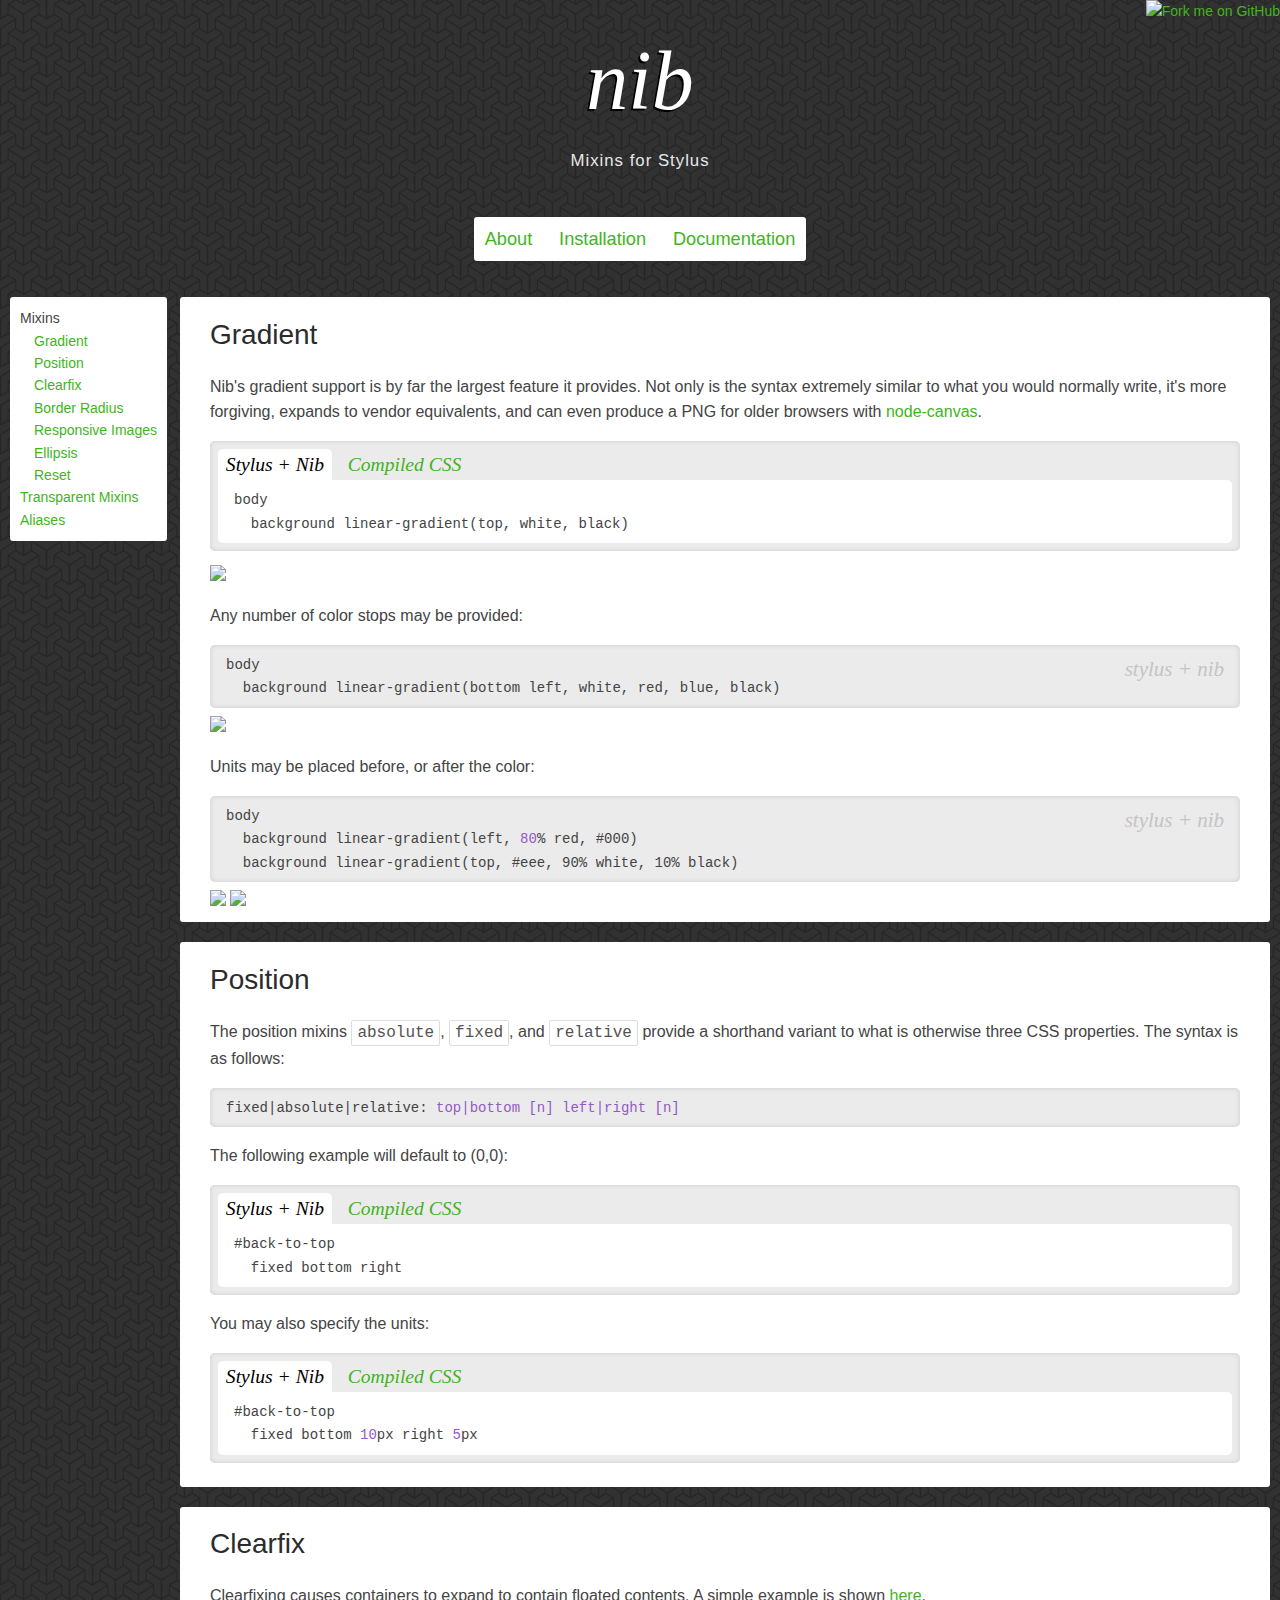
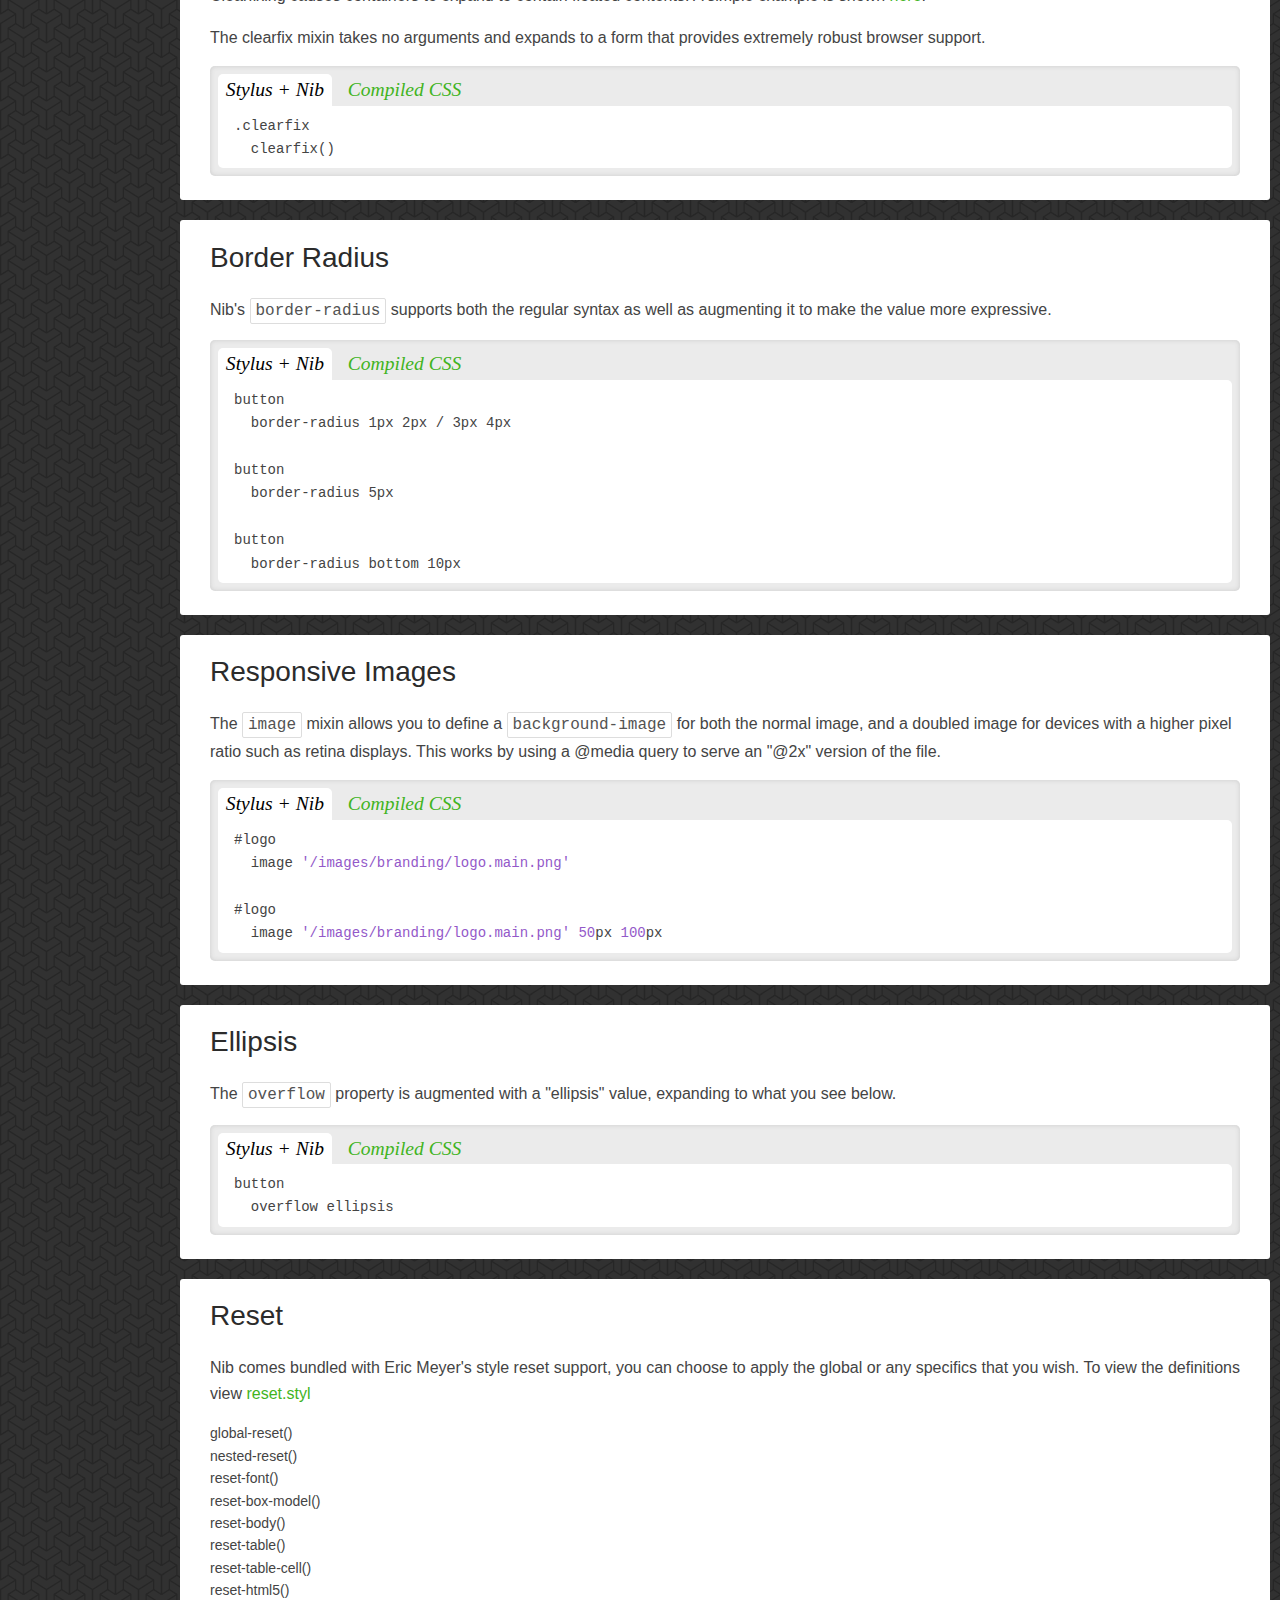
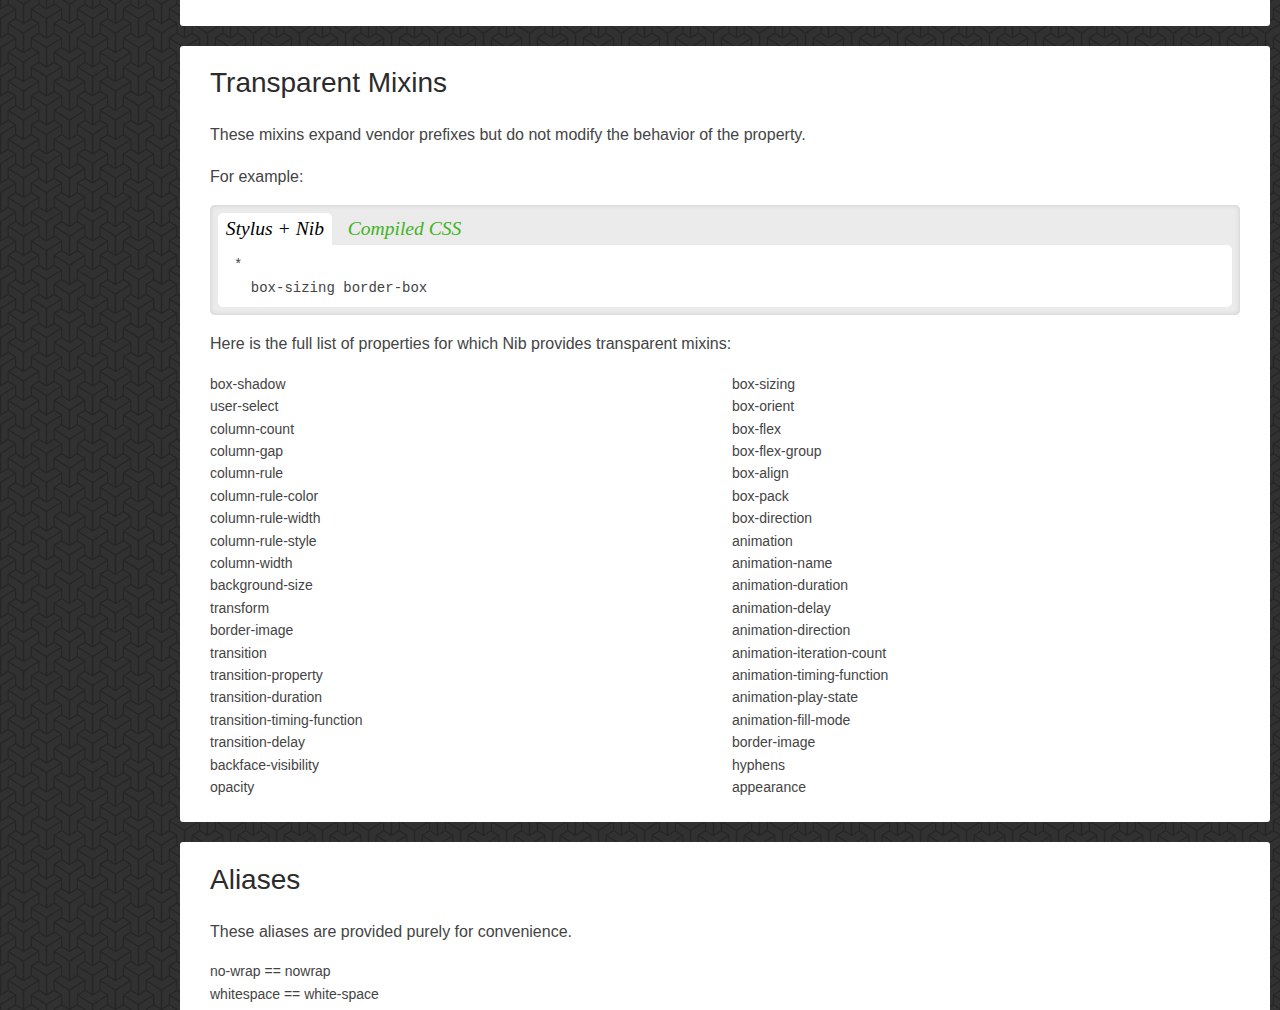
==== docs/index.html @ 940b4a06 "better urls" ====
<!DOCTYPE html>
<html>
  <head>
    <title>nib - Mixins for Stylus</title>
    <link rel="stylesheet" href="../index.css">
    <meta name="viewport" content="width=device-width">
    <script src="../lib/highlight.min.js"></script>
  </head>
  <body>
    <header>
      <h1><a href="/">nib</a></h1>
      <span id="tagline">Mixins for Stylus</span>
    </header>

    <nav>
      <a href="/">About</a>
      <a href="/#installation">Installation</a>
      <a href=".">Documentation</a>
    </nav>

    <section id="toc">
      <ul>
        <li>
          Mixins
          <ul>
            <li><a href="#gradient">Gradient</a></li>
            <li><a href="#position">Position</a></li>
            <li><a href="#clearfix">Clearfix</a></li>
            <li><a href="#border-radius">Border Radius</a></li>
            <li><a href="#responsive">Responsive Images</a></li>
            <li><a href="#ellipsis">Ellipsis</a></li>
            <li><a href="#reset">Reset</a></li>
          </ul>
        </li>
        <li>
          <a href="#transparent-mixins">Transparent Mixins</a>
        </li>
        <li>
          <a href="#aliases">Aliases</a>
        </li>
      </ul>
    </section>

    <div id="sidebar-right">

    <section id="gradient">
      <h2>Gradient</h2>
      <p>Nib's gradient support is by far the largest feature it provides. Not only is the syntax extremely similar to what you would normally write, it's more forgiving, expands to vendor equivalents, and can even produce a PNG for older browsers with <a href="http://github.com/learnboost/node-canvas">node-canvas</a>.</p>

      <div class="code-switcher">
<pre class="code-before"><code class="nib">body
  background linear-gradient(top, white, black)</code></pre>

<pre class="code-after"><code class="css">body {
  background: -webkit-gradient(linear,
    left top,
    left bottom,
    color-stop(0, #fff),
    color-stop(1, #000));
  background: -webkit-linear-gradient(top, #fff 0%, #000 100%);
  background: -moz-linear-gradient(top, #fff 0%, #000 100%);
  background: linear-gradient(top, #fff 0%, #000 100%);</code></pre>

      </div>

<img class="grad" src="http://f.cl.ly/items/1q25061X2Q2U0p472L02/Screenshot.png" />

<p>Any number of color stops may be provided:</p>

<pre><code class="nib">body
  background linear-gradient(bottom left, white, red, blue, black)</code></pre>

<img class="grad" src="http://f.cl.ly/items/2I0k3D0A2y0n3i443g2W/Screenshot.png" />

<p>Units may be placed before, or after the color:</p>

<pre><code class="nib">body
  background linear-gradient(left, 80% red, #000)
  background linear-gradient(top, #eee, 90% white, 10% black)</code></pre>

<img class="grad" src="http://f.cl.ly/items/2B1U3m0t2T1B420I3C3I/Screenshot.png" />
<img class="grad" src="http://f.cl.ly/items/1T1P1x0n1X3k132o3V0F/Screenshot.png" />

    </section>

    <section id="position">
      <h2>Position</h2>
      <p>The position mixins <code>absolute</code>, <code>fixed</code>, and <code>relative</code> provide a shorthand variant to what is otherwise three CSS properties. The syntax is as follows:</p>

    <pre><code>fixed|absolute|relative: top|bottom [n] left|right [n]</code></pre>

    <p>The following example will default to (0,0):</p>

    <div class="code-switcher">
      <pre class="code-before"><code class="nib">#back-to-top
  fixed bottom right</code></pre>
      <pre class="code-after"><code class="css">#back-to-top {
  position: fixed;
  bottom: 0;
  right: 0;
}</code></pre>
    </div>

    <p>You may also specify the units:</p>

    <div class="code-switcher">
      <pre class="code-before"><code class="nib">#back-to-top
  fixed bottom 10px right 5px</code></pre>
      <pre class="code-after"><code class="css">#back-to-top {
  position: fixed;
  bottom: 10px;
  right: 5px;
}</code></pre>
    </div>

    </section>

    <section id="clearfix">
      <h2>Clearfix</h2>
      <p>Clearfixing causes containers to expand to contain floated contents. A simple example is shown <a href="http://learnlayout.com/clearfix.html">here</a>.
      <p>The clearfix mixin takes no arguments and expands to a form that provides extremely robust browser support.</p>

      <div class="code-switcher">
<pre class="code-before"><code class="nib">.clearfix
  clearfix()</code></pre>
<pre class="code-after"><code class="css">.clearfix {
  zoom: 1;
}
.clearfix:before,
.clearfix:after {
  content: "";
  display: table;
}
.clearfix:after {
  clear: both;
}</code></pre>
      </div>
    </section>

    <section id="border-radius">
      <h2>Border Radius</h2>
      <p>Nib's <code>border-radius</code> supports both the regular syntax as well as augmenting it to make the value more expressive.</p>

      <div class="code-switcher">
<pre class="code-before"><code class="nib">button
  border-radius 1px 2px / 3px 4px

button
  border-radius 5px

button
  border-radius bottom 10px</code></pre>

<pre class="code-after"><code class="css">button {
  -webkit-border-radius: 1px 2px/3px 4px;
  -moz-border-radius: 1px 2px/3px 4px;
  border-radius: 1px 2px/3px 4px;
}
button {
  -webkit-border-radius: 5px;
  -moz-border-radius: 5px;
  border-radius: 5px;
}
button {
  -moz-border-radius-topleft: 10px;
  -webkit-border-top-left-radius: 10px;
  border-top-left-radius: 10px;
  -moz-border-radius-bottomright: 10px;
  -webkit-border-bottom-right-radius: 10px;
  border-bottom-right-radius: 10px;
}</code></pre>
      </div>
    </section>

    <section id="responsive">
      <h2>Responsive Images</h2>
      <p>The <code>image</code> mixin allows you to define a <code>background-image</code> for both the normal image, and a doubled image for devices with a higher pixel ratio such as retina displays. This works by using a @media query to serve an "@2x" version of the file.</p>

      <div class="code-switcher">
<pre class="code-before"><code class="nib">#logo
  image '/images/branding/logo.main.png'

#logo
  image '/images/branding/logo.main.png' 50px 100px</code></pre>

<pre class="code-after"><code class="css">#logo {
  background-image: url("/images/branding/logo.main.png");
}
@media all and (-webkit-min-device-pixel-ratio: 1.5) {
  #logo {
    background-image: url("/images/branding/logo.main@2x.png");
    background-size: auto auto;
  }
}
#logo {
  background-image: url("/images/branding/logo.main.png");
}
@media all and (-webkit-min-device-pixel-ratio: 1.5) {
  #logo {
    background-image: url("/images/branding/logo.main@2x.png");
    background-size: 50px 100px;
  }
}</code></pre>
      </div>
    </section>

    <section id="ellipsis">
      <h2>Ellipsis</h2>
      <p>The <code>overflow</code> property is augmented with a "ellipsis" value, expanding to what you see below.</p>

      <div class="code-switcher">
<pre class="code-before"><code class="nib">button
  overflow ellipsis</code></pre>
<pre class="code-after"><code class="css">button {
  white-space: nowrap;
  overflow: hidden;
  text-overflow: ellipsis;
}</code></pre>
      </div>
    </section>

    <section id="reset">
      <h2>Reset</h2>
      <p>Nib comes bundled with Eric Meyer's style reset support, you can choose to apply the global or any specifics that you wish. To view the definitions view <a href="https://github.com/visionmedia/nib/blob/master/lib/nib/reset.styl">reset.styl</a></p>

      <ul>
        <li>global-reset()</li>
        <li>nested-reset()</li>
        <li>reset-font()</li>
        <li>reset-box-model()</li>
        <li>reset-body()</li>
        <li>reset-table()</li>
        <li>reset-table-cell()</li>
        <li>reset-html5()</li>
      </ul>
    </section>

    <section id="transparent-mixins">
      <h2>Transparent Mixins</h2>
      <p>These mixins expand vendor prefixes but do not modify the behavior of the property.</p>

      <p>For example:</p>

      <div class="code-switcher">
        <pre class="code-before"><code class="nib">*
  box-sizing border-box</code></pre>
        <pre class="code-after"><code class="css">* {
  -webkit-box-sizing: border-box;
  -moz-box-sizing: border-box;
  box-sizing: border-box;
}</code></pre>
      </div>

     <p>Here is the full list of properties for which Nib provides transparent mixins:</p>

      <ul class="two-col">
        <li>box-shadow</li>
        <li>user-select</li>
        <li>column-count</li>
        <li>column-gap</li>
        <li>column-rule</li>
        <li>column-rule-color</li>
        <li>column-rule-width</li>
        <li>column-rule-style</li>
        <li>column-width</li>
        <li>background-size</li>
        <li>transform</li>
        <li>border-image</li>
        <li>transition</li>
        <li>transition-property</li>
        <li>transition-duration</li>
        <li>transition-timing-function</li>
        <li>transition-delay</li>
        <li>backface-visibility</li>
        <li>opacity</li>
        <li>box-sizing</li>
        <li>box-orient</li>
        <li>box-flex</li>
        <li>box-flex-group</li>
        <li>box-align</li>
        <li>box-pack</li>
        <li>box-direction</li>
        <li>animation</li>
        <li>animation-name</li>
        <li>animation-duration</li>
        <li>animation-delay</li>
        <li>animation-direction</li>
        <li>animation-iteration-count</li>
        <li>animation-timing-function</li>
        <li>animation-play-state</li>
        <li>animation-fill-mode</li>
        <li>border-image</li>
        <li>hyphens</li>
        <li>appearance</li>
      </ul>
    </section>

    <section id="aliases">
      <h2>Aliases</h2>
      <p>These aliases are provided purely for convenience.</p>

      <ul>
        <li>no-wrap == nowrap</li>
        <li>whitespace == white-space</li>
      </ul>
    </section>

    </div>

    <a href="https://github.com/you"><img style="position: absolute; top: 0; right: 0; border: 0;" src="https://camo.githubusercontent.com/38ef81f8aca64bb9a64448d0d70f1308ef5341ab/68747470733a2f2f73332e616d617a6f6e6177732e636f6d2f6769746875622f726962626f6e732f666f726b6d655f72696768745f6461726b626c75655f3132313632312e706e67" alt="Fork me on GitHub" data-canonical-src="https://s3.amazonaws.com/github/ribbons/forkme_right_darkblue_121621.png"></a>

    <script>hljs.initHighlightingOnLoad();</script>
    <script src="../app.js"></script>
  </body>
</html>
---- index.css ----
html,
body,
div,
span,
applet,
object,
iframe,
h1,
h2,
h3,
h4,
h5,
h6,
p,
blockquote,
pre,
a,
abbr,
acronym,
address,
big,
cite,
code,
del,
dfn,
em,
img,
ins,
kbd,
q,
s,
samp,
small,
strike,
strong,
sub,
sup,
tt,
var,
dl,
dt,
dd,
ol,
ul,
li,
fieldset,
form,
label,
legend,
table,
caption,
tbody,
tfoot,
thead,
tr,
th,
td {
  margin: 0;
  padding: 0;
  border: 0;
  outline: 0;
  font-weight: inherit;
  font-style: inherit;
  font-family: inherit;
  font-size: 100%;
  vertical-align: baseline;
}
body {
  line-height: 1;
  color: #000;
  background: #fff;
}
ol,
ul {
  list-style: none;
}
table {
  border-collapse: separate;
  border-spacing: 0;
  vertical-align: middle;
}
caption,
th,
td {
  text-align: left;
  font-weight: normal;
  vertical-align: middle;
}
a img {
  border: none;
}
@font-face {
  font-family: LibreBaskerville-Italic;
  src: url("fonts/LibreBaskerville-Italic");
}
* {
  -webkit-box-sizing: border-box;
  -moz-box-sizing: border-box;
  box-sizing: border-box;
}
body {
  background: #333 url("images/bg.png");
  font: 14px/1.6 "Helvetica Neue", Helvetica, Arial, sans-serif;
  text-align: center;
  color: #444;
}
a {
  color: #42b41e;
  text-decoration: none;
}
a:hover {
  background: #42b41e;
  color: #fff;
}
header {
  margin: 1em 0 3em;
}
#tagline {
  font-size: 1.2em;
  letter-spacing: 1px;
  color: #e7e7e7;
}
h1 {
  font-size: 6em;
  font-style: italic;
  font-family: LibreBaskerville-Italic;
  text-shadow: -2px 2px 0 #000;
}
h1 a {
  color: #fff;
}
h1 a:hover {
  color: #fff;
  background: transparent;
}
h2 {
  color: #2b2b2b;
  font-size: 2em;
  margin: 0.2em 0;
}
h3 {
  font-size: 1.4em;
  margin: 0.5em 0;
  color: #575757;
}
section {
  margin: 20px auto;
  padding: 10px 30px;
  max-width: 650px;
  text-align: left;
  background: #fff;
}
nav {
  display: block;
  margin: 0 auto 10px;
  padding: 0;
  font-size: 1.3em;
  background: #fff;
  overflow: hidden;
}
nav a {
  display: inline-block;
  padding: 0.4em 0.6em;
  margin: 0;
}
nav a:first-child {
  -webkit-border-radius: 3px 0 0 3px;
  border-radius: 3px 0 0 3px;
}
nav a:last-child {
  -webkit-border-radius: 0 3px 3px 0;
  border-radius: 0 3px 3px 0;
}
p {
  margin: 1em 0;
}
code {
  font-family: Monaco, "Lucida Console", monospace;
}
code:before {
  float: right;
  font-size: 1.5em;
  font-style: italic;
  font-family: LibreBaskerville-Italic;
  color: #c4c4c4;
}
code.css:before {
  content: 'css';
}
code.nib:before {
  content: 'stylus + nib';
}
code.javascript:before {
  content: 'javascript';
}
p code {
  padding: 3px 5px;
  border: 1px solid #ddd;
  -webkit-border-radius: 2px;
  border-radius: 2px;
  color: #535353;
}
pre {
  margin: 0 0 0.5rem;
  padding: 0.5rem 1rem;
  background: #ebebeb;
  -webkit-border-radius: 5px;
  border-radius: 5px;
  -webkit-box-shadow: inset 0 0 5px #ccc;
  box-shadow: inset 0 0 5px #ccc;
  overflow: auto;
}
.code-switcher {
  background: #ebebeb;
  overflow: auto;
  margin: 1em 0;
  -webkit-border-radius: 5px;
  border-radius: 5px;
  -webkit-box-shadow: inset 0 0 5px #ccc;
  box-shadow: inset 0 0 5px #ccc;
}
.code-switcher code:before {
  content: '';
}
.code-switcher pre {
  background: #fff;
  -webkit-border-radius: 0 5px 5px 5px;
  border-radius: 0 5px 5px 5px;
  -webkit-box-shadow: none;
  box-shadow: none;
  margin: 0 0.5rem 0.5rem;
}
.code-switcher .code-switcher-button {
  display: inline-block;
  font-size: 1.4em;
  padding: 0 0.4em;
  margin: 0.5rem 0 0 0.5rem;
  border: none;
  -webkit-border-radius: 5px 5px 0 0;
  border-radius: 5px 5px 0 0;
  cursor: pointer;
  color: #42b41e;
  font-family: LibreBaskerville-Italic;
  font-style: italic;
}
.code-switcher .code-switcher-button:hover:not(.selected) {
  background: #42b41e;
  color: #fff;
}
.code-switcher .selected {
  background: #fff;
  color: #000;
}
ul {
  margin: 1em 0 1em 0;
}
ul ul {
  margin: 0 0 0 1em;
}
@media screen and (min-width: 650px) {
  p {
    font-size: 16px;
  }
  nav {
    display: inline-block;
  }
  nav,
  section {
    -webkit-border-radius: 3px;
    border-radius: 3px;
  }
  .two-col {
    -webkit-column-count: 2;
    -moz-column-count: 2;
    column-count: 2;
    -webkit-column-gap: 1em;
    -moz-column-gap: 1em;
    column-gap: 1em;
  }
  #sidebar-right {
    margin: 0 10px 0 180px;
  }
  #sidebar-right section {
    margin: 20px 0;
    max-width: none;
  }
  #toc {
    position: absolute;
    left: 10px;
    margin: 20px 0 0;
    padding: 10px;
  }
  #toc ul {
    margin: 0;
  }
  #toc ul ul {
    margin: 0 0 0 1em;
  }
  #toc.stuck {
    position: fixed;
    margin: 0;
    top: 10px;
    left: 10px;
  }
}
.css .hljs-id,
.css .hljs-class,
.css .hljs-tag,
.css .hljs-pseudo,
.javascript .hljs-keyword {
  color: #285bca;
}
.css .hljs-rules {
  color: #999;
}
.css .hljs-attribute,
.css .hljs-value {
  color: #3c3c3c;
}
.hljs-number,
.hljs-string {
  color: #9359c9;
}
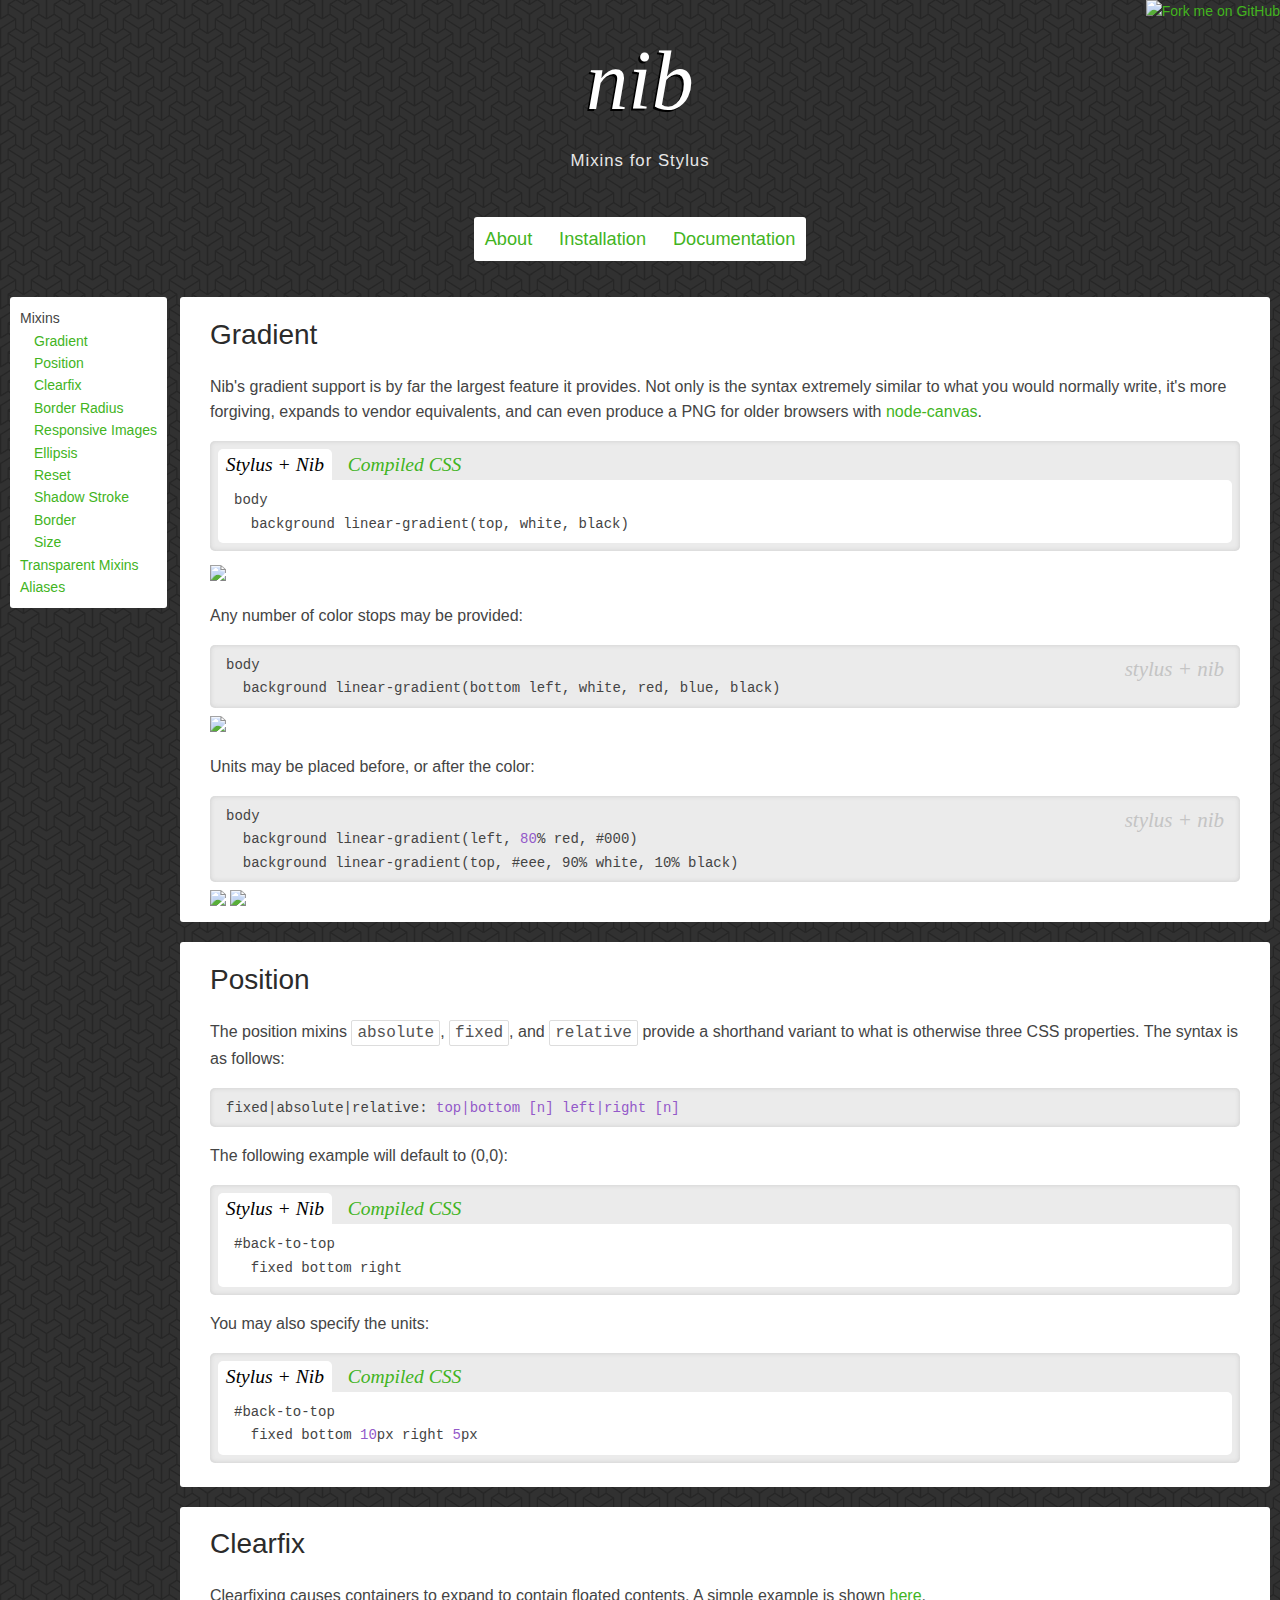
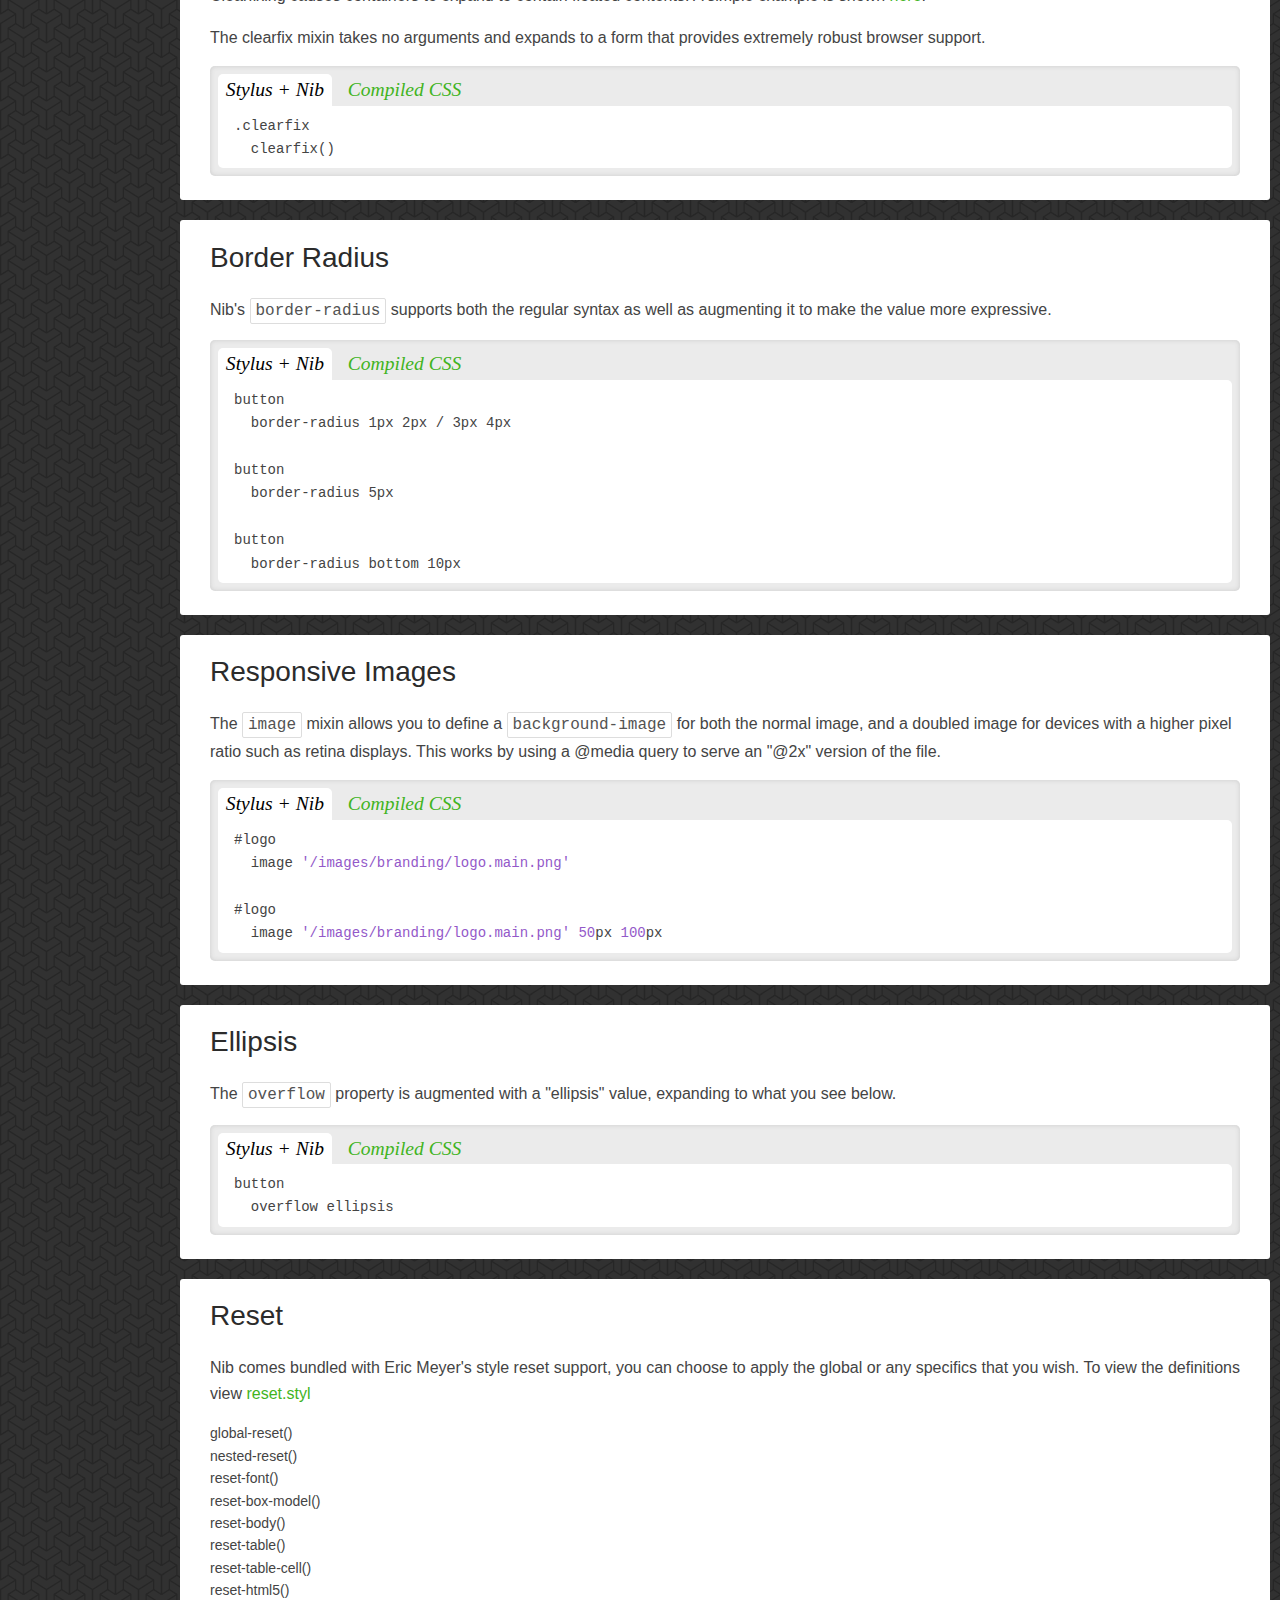
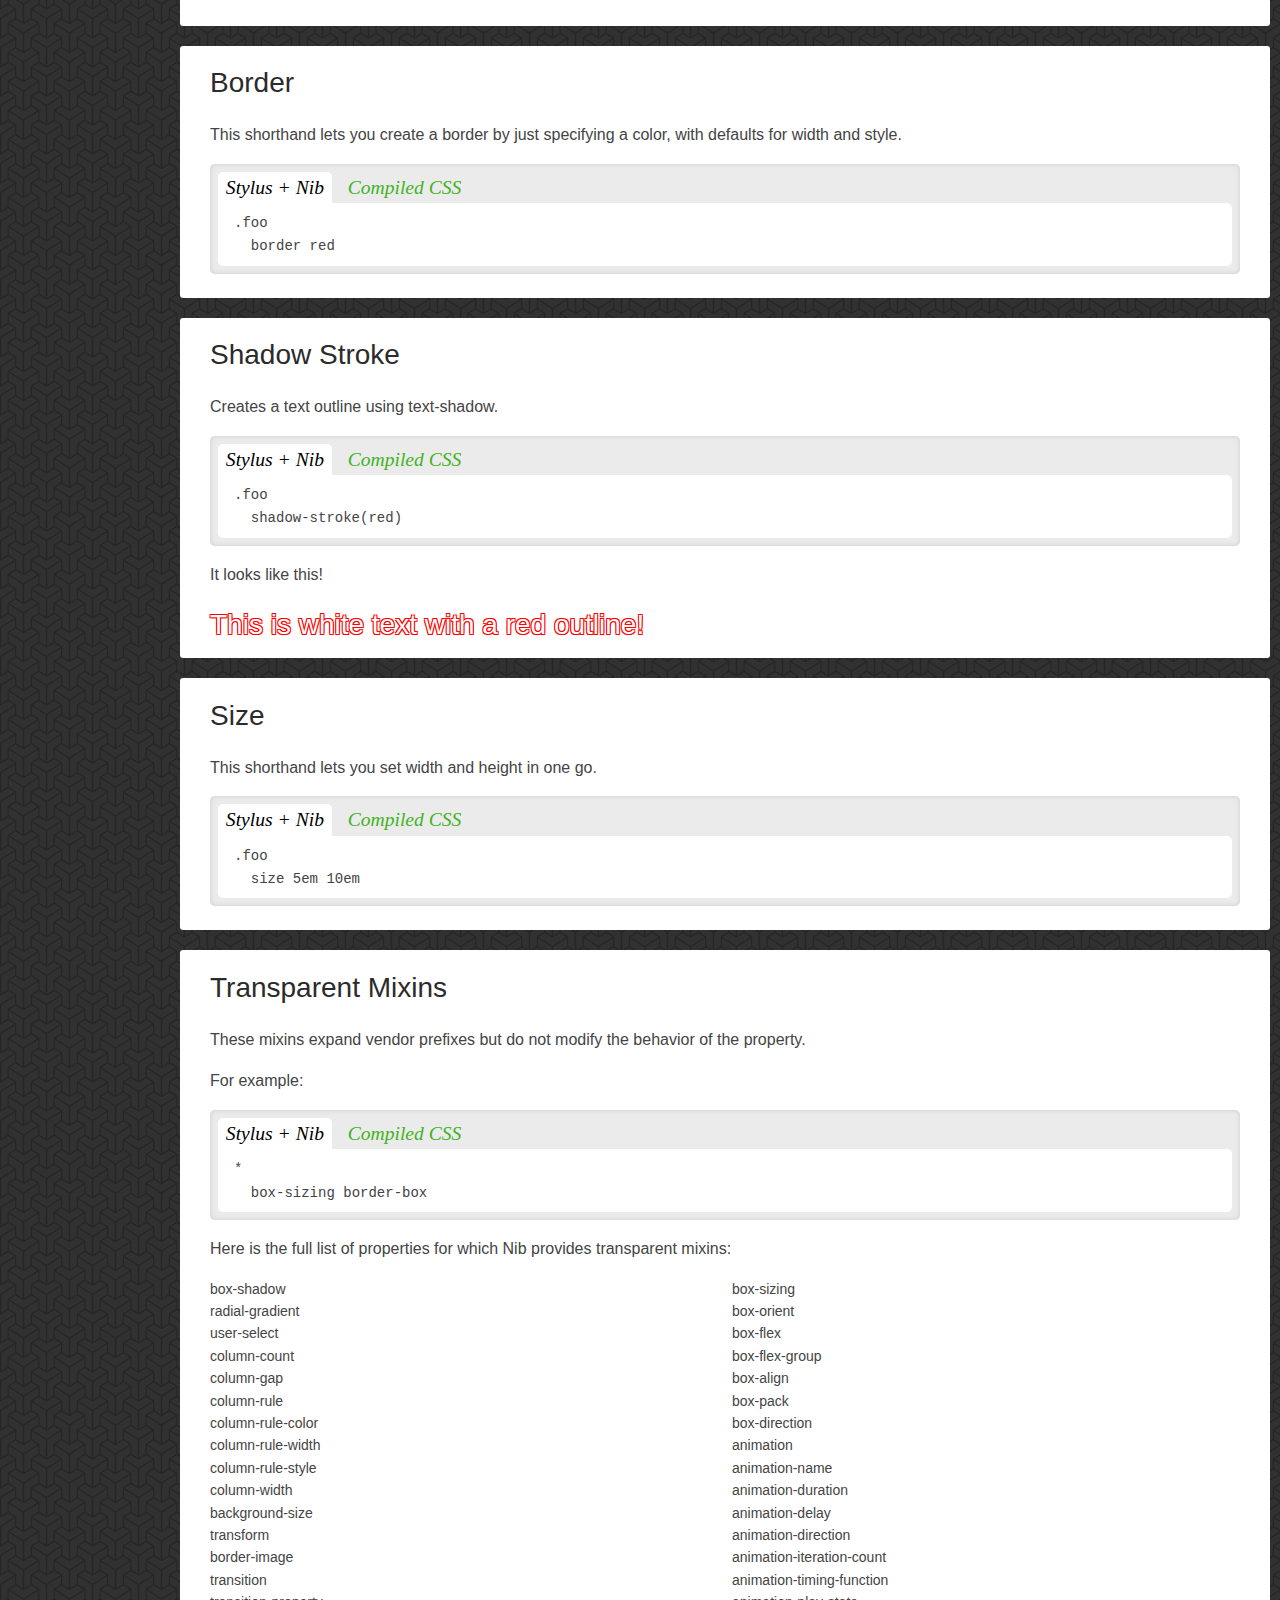
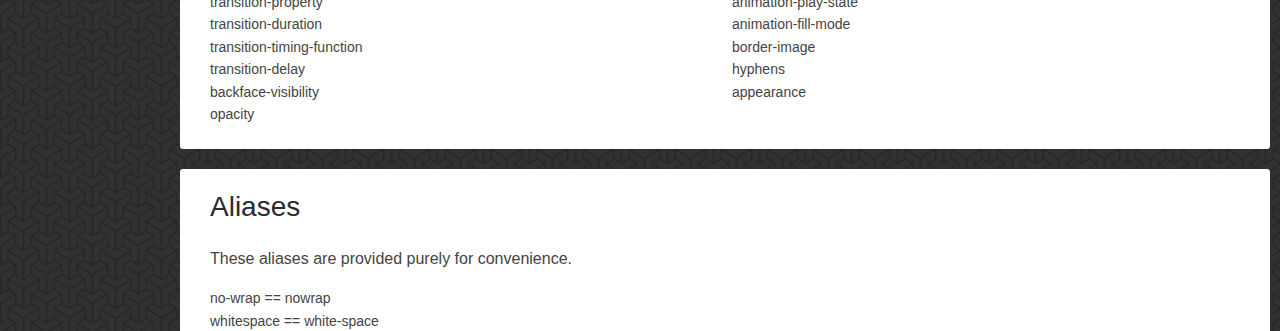
==== commit 98fbb541: "add shadow stroke, border, and size to the docs" ====
--- a/docs/index.html
+++ b/docs/index.html
@@ -30,6 +30,9 @@
             <li><a href="#responsive">Responsive Images</a></li>
             <li><a href="#ellipsis">Ellipsis</a></li>
             <li><a href="#reset">Reset</a></li>
+            <li><a href="#shadow-stroke">Shadow Stroke</a></li>
+            <li><a href="#border">Border</a></li>
+            <li><a href="#size">Size</a></li>
           </ul>
         </li>
         <li>
@@ -235,6 +238,54 @@
       </ul>
     </section>
 
+    <section id="border">
+      <h2>Border</h2>
+      <p>This shorthand lets you create a border by just specifying a color, with defaults for width and style.</p>
+
+      <div class="code-switcher">
+        <pre class="code-before"><code class="nib">.foo
+  border red</code></pre>
+        <pre class="code-after"><code class="css">.foo {
+  border: 1px solid red;
+}</code></pre>
+      </div>
+
+    </section>
+
+    <section id="shadow-stroke">
+      <h2>Shadow Stroke</h2>
+      <p>Creates a text outline using text-shadow.</p>
+
+      <div class="code-switcher">
+        <pre class="code-before"><code class="nib">.foo
+  shadow-stroke(red)</code></pre>
+        <pre class="code-after"><code class="css">.foo {
+  text-shadow: -1px -1px 0 red, 1px -1px 0 red, -1px 1px 0 red, 1px 1px 0 red;
+}</code></pre>
+      </div>
+
+      <p>It looks like this!</p>
+
+      <div class="shadow-stroke">
+        This is white text with a red outline!
+      </div>
+    </section>
+
+    <section id="size">
+      <h2>Size</h2>
+      <p>This shorthand lets you set width and height in one go.</p>
+
+      <div class="code-switcher">
+        <pre class="code-before"><code class="nib">.foo
+  size 5em 10em</code></pre>
+        <pre class="code-after"><code class="css">.foo {
+  width: 5em;
+  height: 10em;
+}</code></pre>
+      </div>
+
+    </section>
+
     <section id="transparent-mixins">
       <h2>Transparent Mixins</h2>
       <p>These mixins expand vendor prefixes but do not modify the behavior of the property.</p>
@@ -255,6 +306,7 @@
 
       <ul class="two-col">
         <li>box-shadow</li>
+        <li>radial-gradient</li>
         <li>user-select</li>
         <li>column-count</li>
         <li>column-gap</li>
--- a/index.css
+++ b/index.css
@@ -303,6 +303,11 @@
     left: 10px;
   }
 }
+.shadow-stroke {
+  font-size: 2em;
+  color: #fff;
+  text-shadow: -1px -1px 0 #f00, 1px -1px 0 #f00, -1px 1px 0 #f00, 1px 1px 0 #f00;
+}
 .css .hljs-id,
 .css .hljs-class,
 .css .hljs-tag,
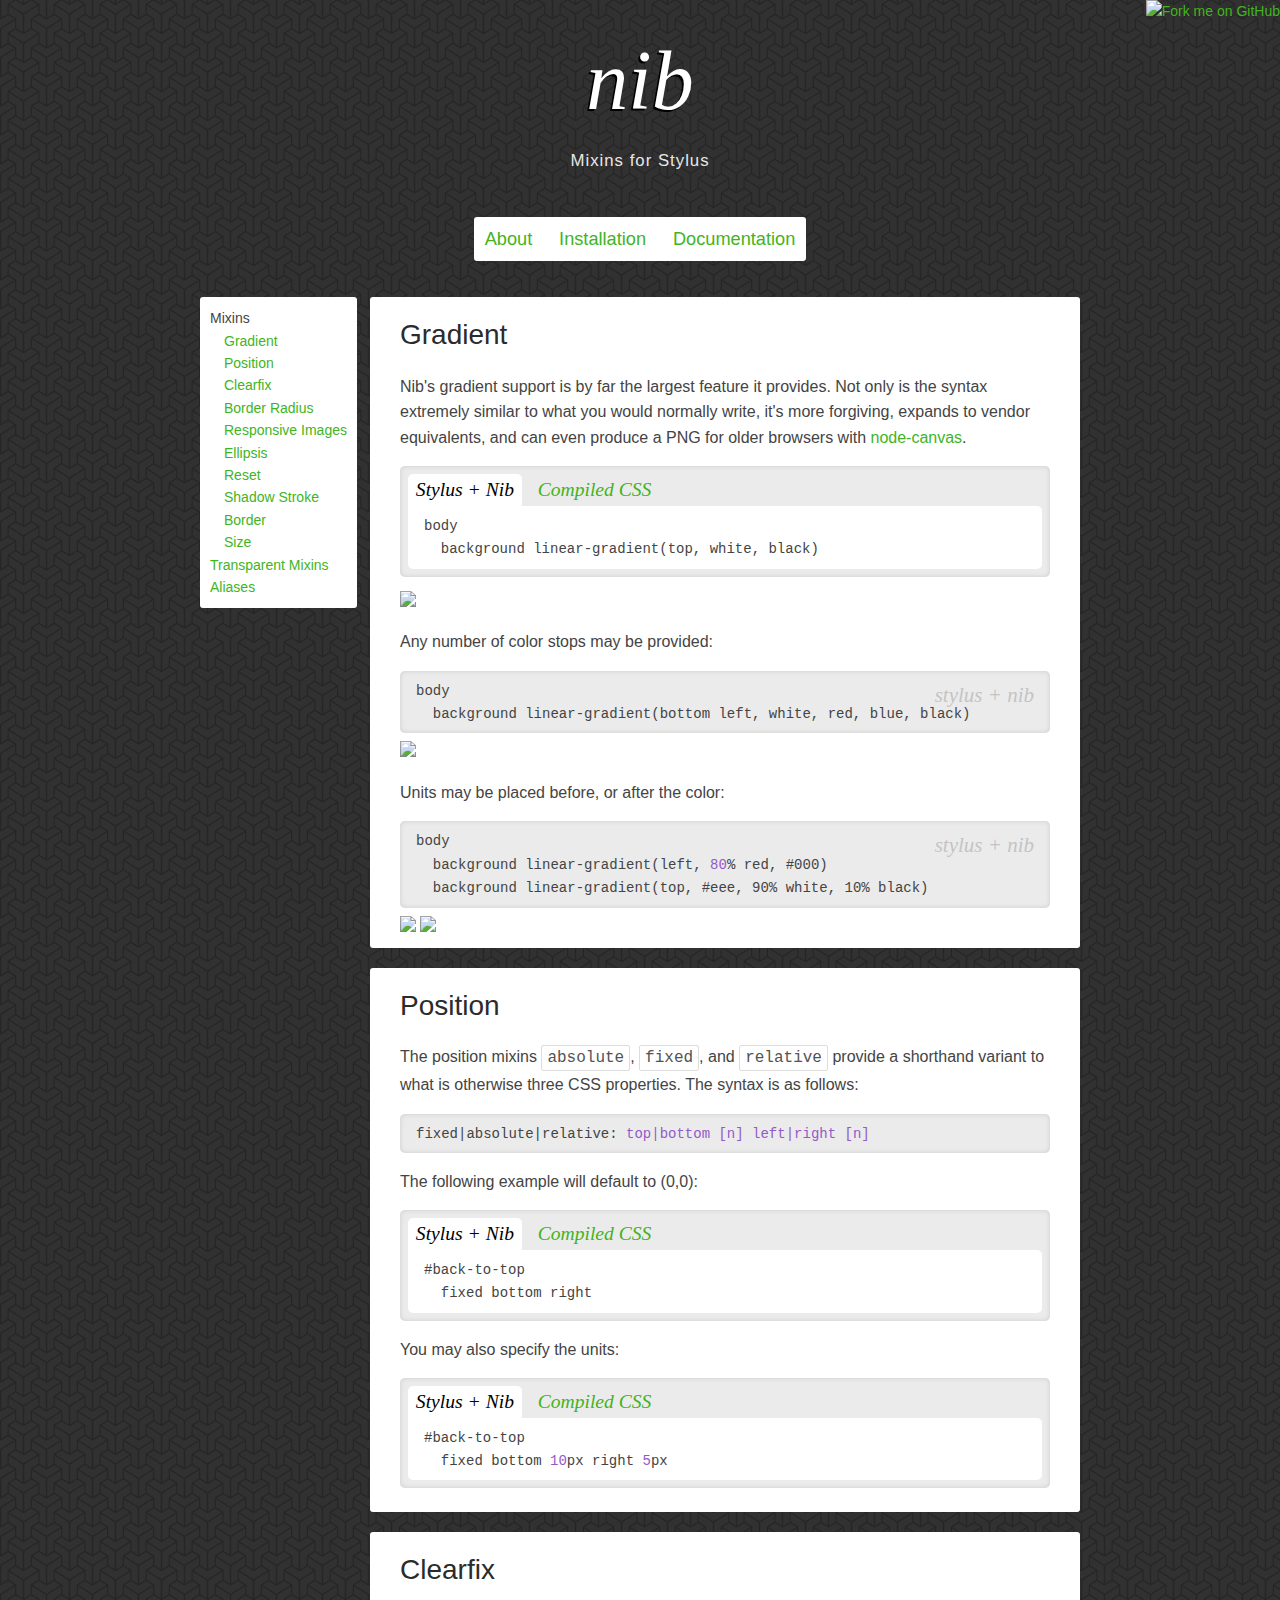
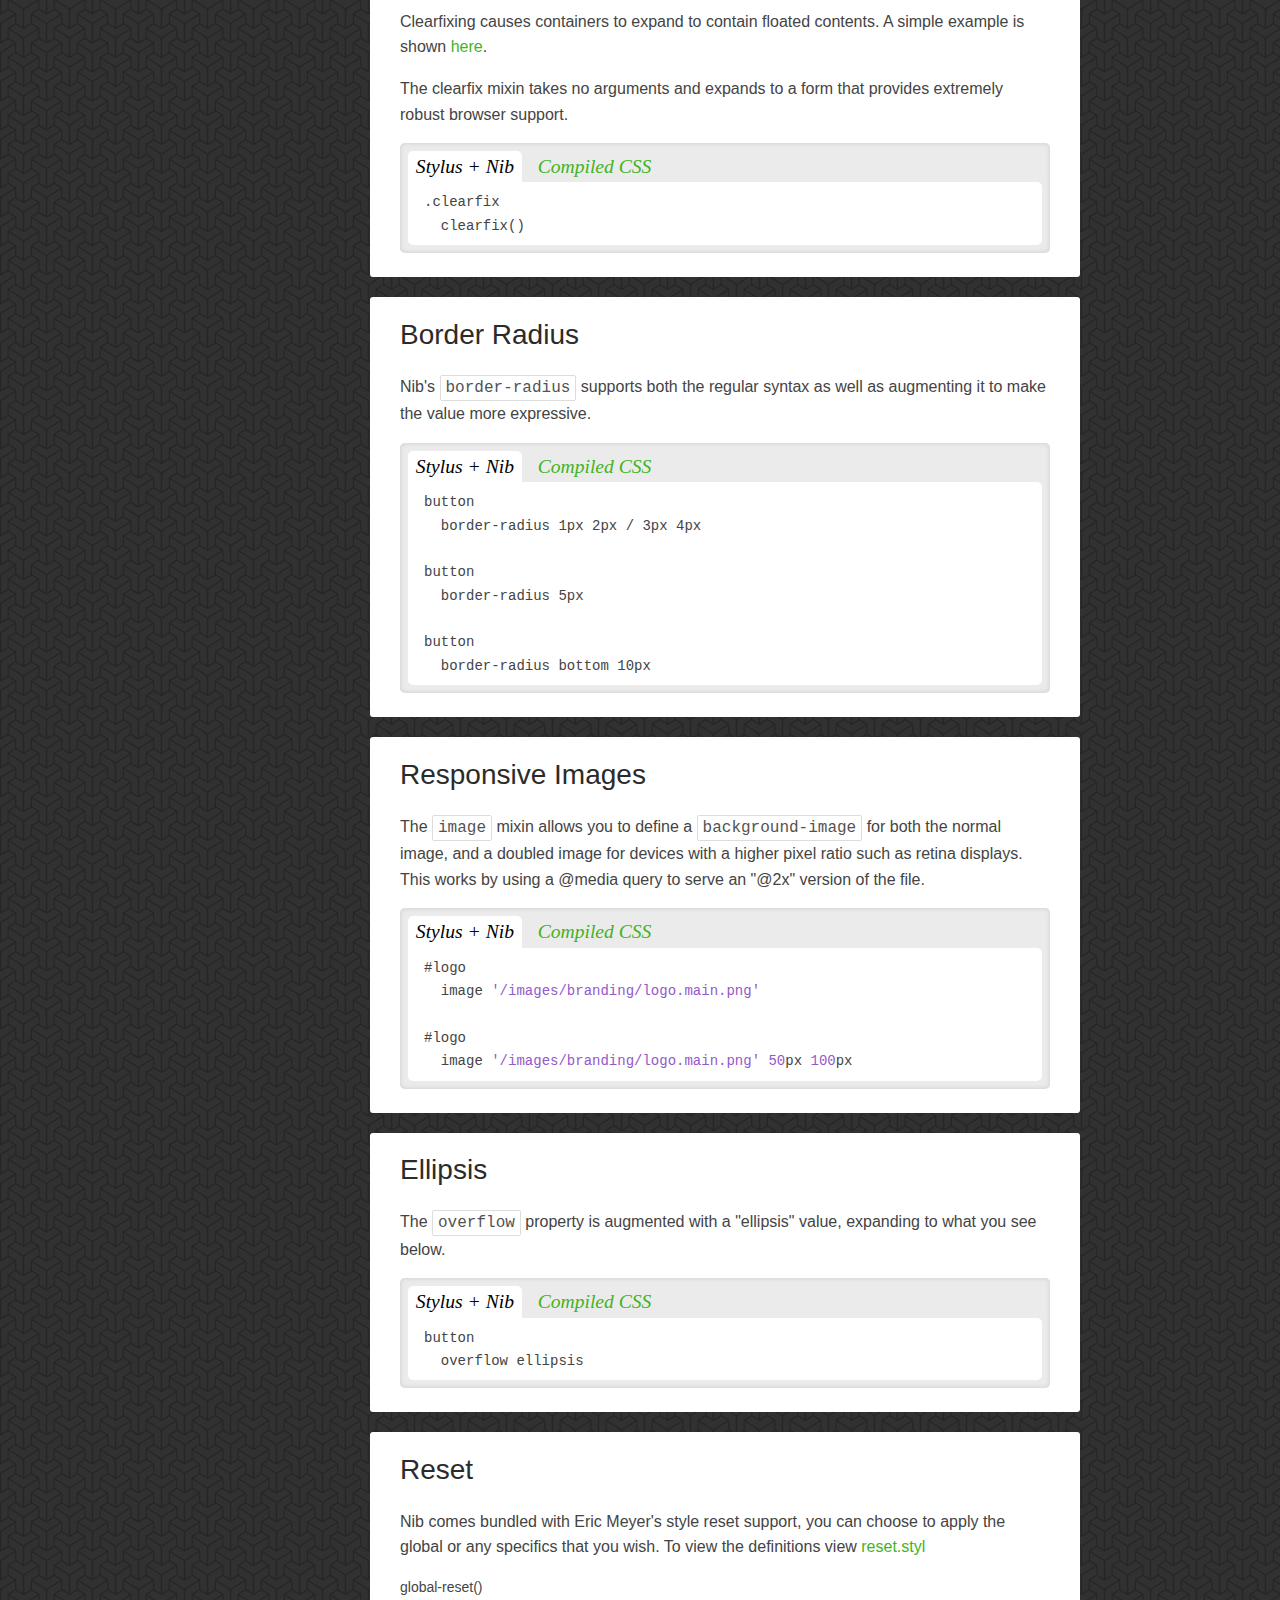
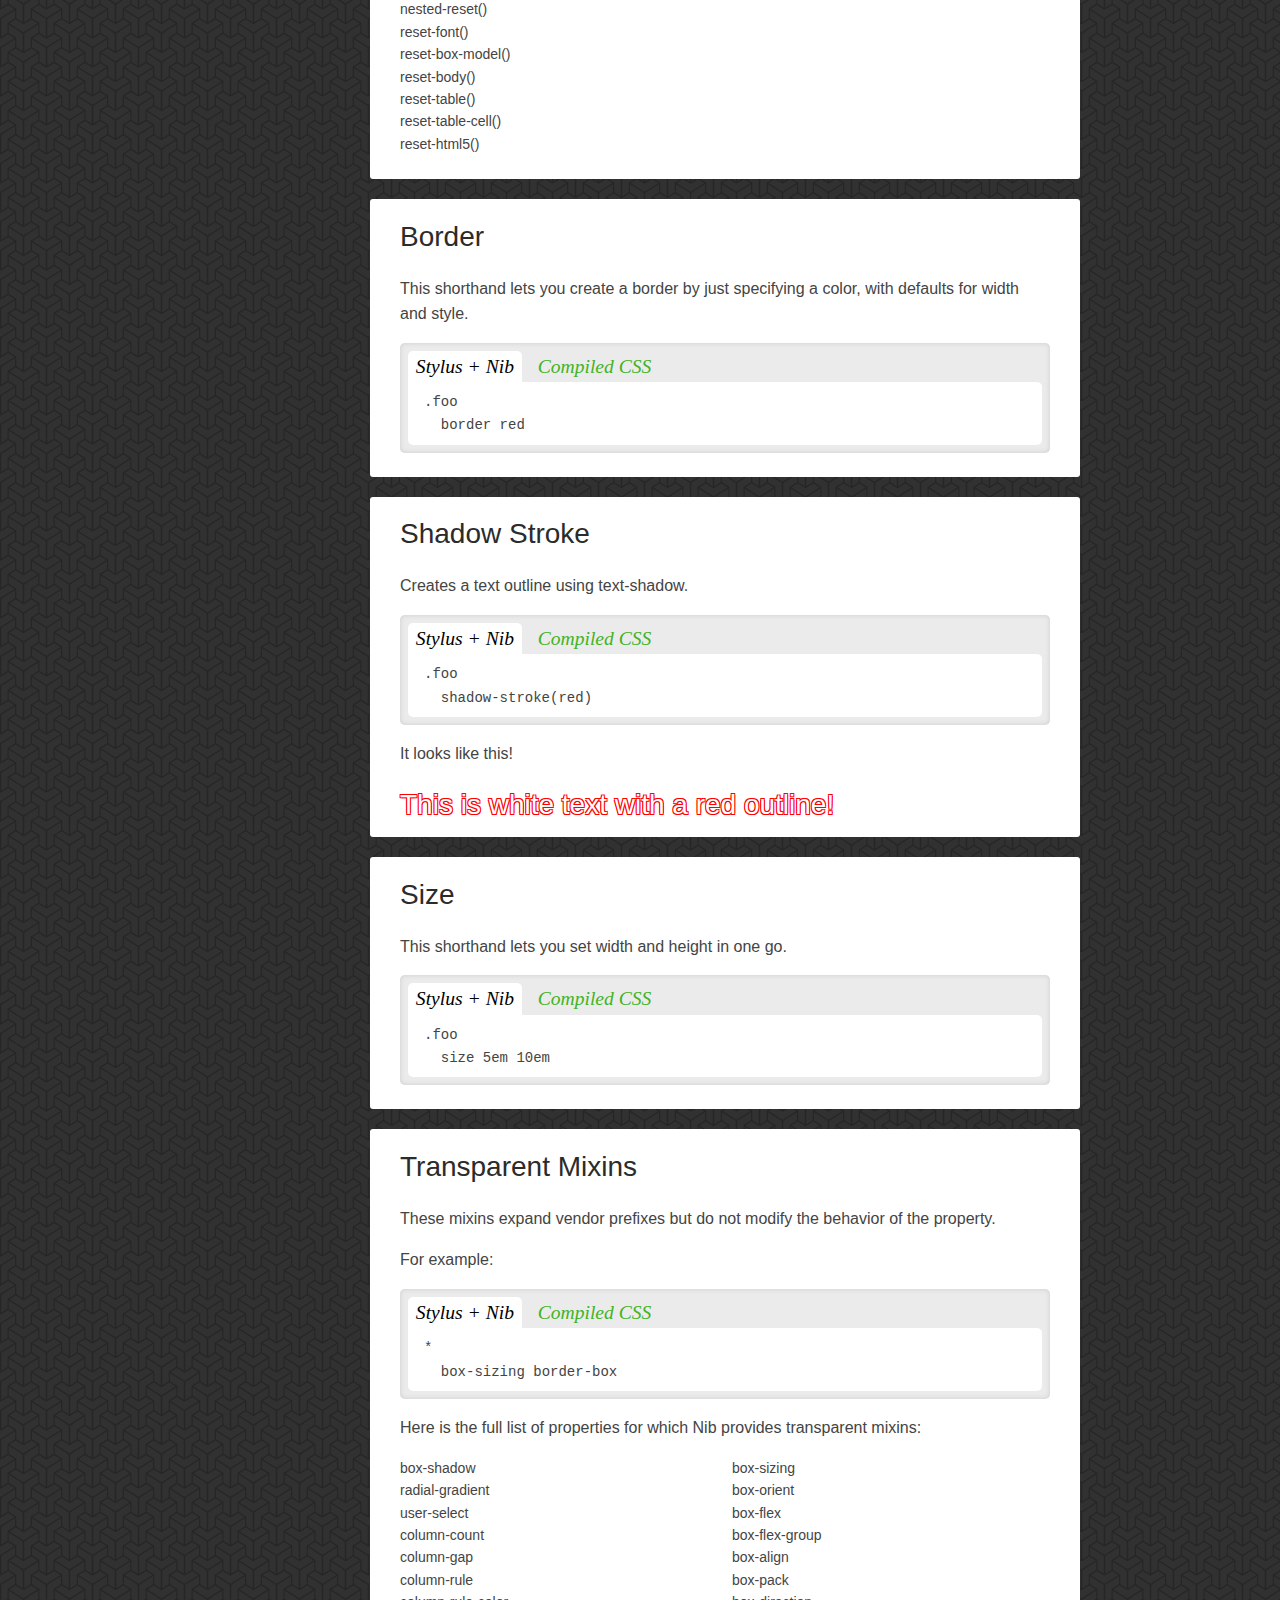
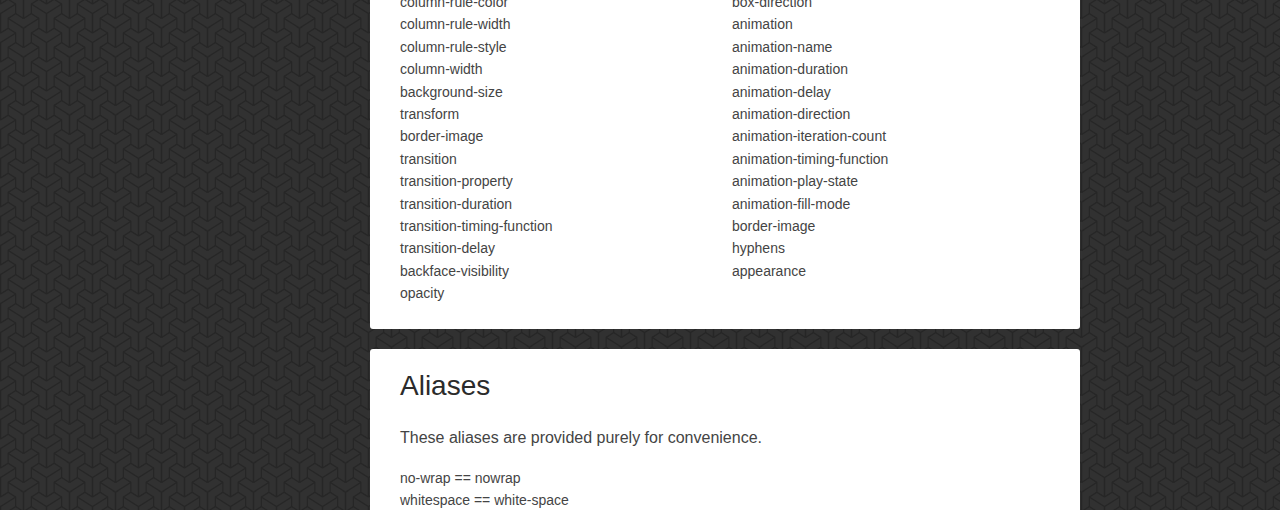
==== commit 7f1ca89c: "max width for docs page" ====
--- a/docs/index.html
+++ b/docs/index.html
@@ -17,6 +17,8 @@
       <a href="/#installation">Installation</a>
       <a href=".">Documentation</a>
     </nav>
+
+    <div id="container">
 
     <section id="toc">
       <ul>
@@ -359,6 +361,8 @@
 
     </div>
 
+    </div>
+
     <a href="https://github.com/you"><img style="position: absolute; top: 0; right: 0; border: 0;" src="https://camo.githubusercontent.com/38ef81f8aca64bb9a64448d0d70f1308ef5341ab/68747470733a2f2f73332e616d617a6f6e6177732e636f6d2f6769746875622f726962626f6e732f666f726b6d655f72696768745f6461726b626c75655f3132313632312e706e67" alt="Fork me on GitHub" data-canonical-src="https://s3.amazonaws.com/github/ribbons/forkme_right_darkblue_121621.png"></a>
 
     <script>hljs.initHighlightingOnLoad();</script>
--- a/index.css
+++ b/index.css
@@ -277,30 +277,34 @@
     -moz-column-gap: 1em;
     column-gap: 1em;
   }
-  #sidebar-right {
+  #container {
+    max-width: 900px;
+    margin: 0 auto;
+    position: relative;
+  }
+  #container #sidebar-right {
     margin: 0 10px 0 180px;
   }
-  #sidebar-right section {
+  #container #sidebar-right section {
     margin: 20px 0;
     max-width: none;
   }
-  #toc {
+  #container #toc {
     position: absolute;
     left: 10px;
-    margin: 20px 0 0;
+    margin: 0;
     padding: 10px;
   }
-  #toc ul {
+  #container #toc ul {
     margin: 0;
   }
-  #toc ul ul {
+  #container #toc ul ul {
     margin: 0 0 0 1em;
   }
-  #toc.stuck {
+  #container #toc.stuck {
     position: fixed;
     margin: 0;
     top: 10px;
-    left: 10px;
   }
 }
 .shadow-stroke {
